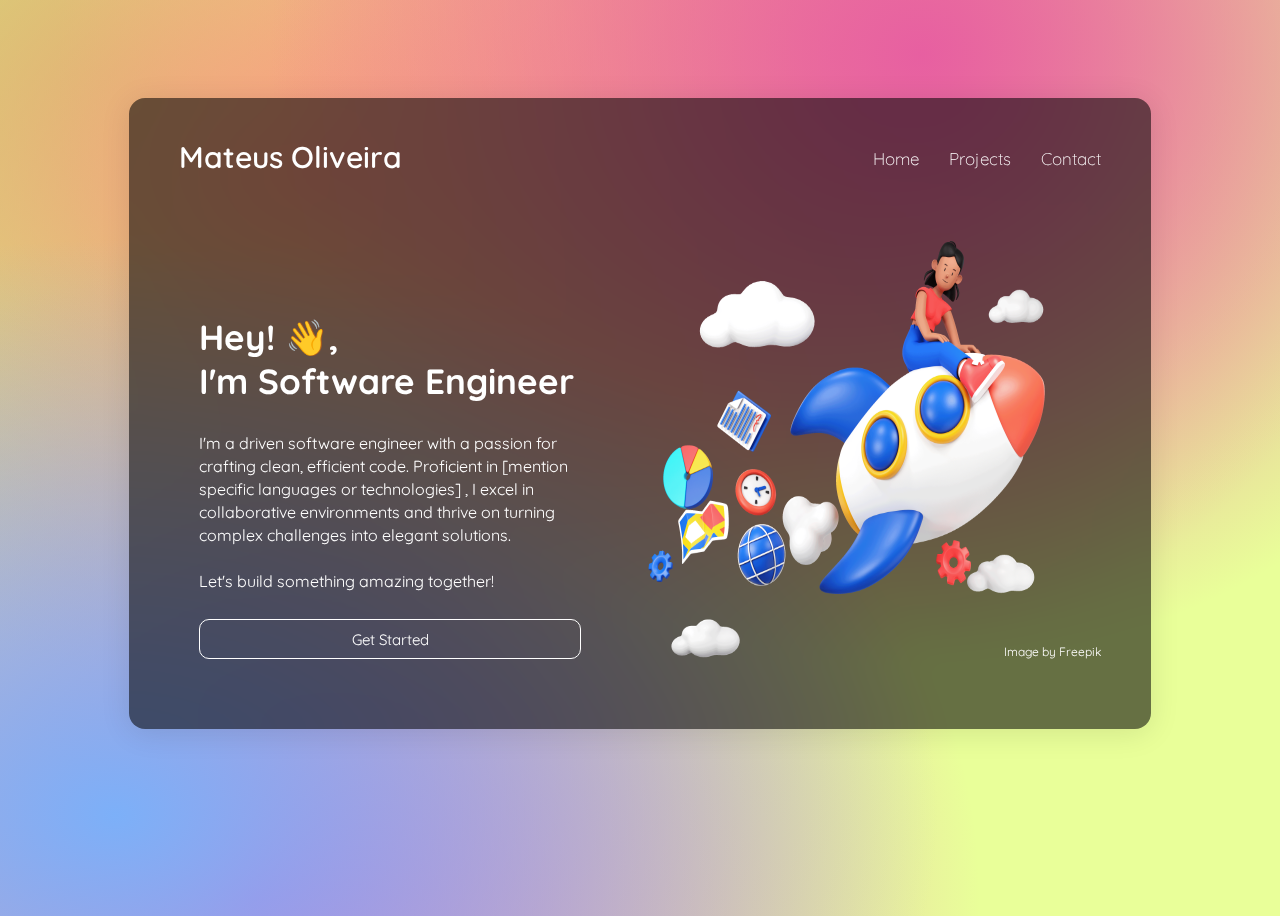
==== index.html @ d94973c1 "First commit" ====
<!DOCTYPE html>
<html lang="en">

<head>
    <meta charset="UTF-8">
    <meta name="viewport" content="width=device-width, initial-scale=1.0">
    <link rel="stylesheet" href="style.css">
    <title>Portfolio</title>
</head>

<body>

    <div class="container">
        <div class="glass-container">
            <nav class="navbar">
                <div class="logo"><a href="#">Mateus Oliveira</a></div>
                <ul class="nav-links">
                    <li class="nav-link"><a href="#">Home</a></li>
                    <li class="nav-link"><a href="projects.html">Projects</a></li>
                    <li class="nav-link"><a href="#">Contact</a></li>
                </ul>
            </nav>
            <div class="content">
                <div class="main">
                    <h2>Hey! 👋,<br>I'm Software Engineer</h2>
                    <p>
                        I'm a driven software engineer with a passion for crafting clean, efficient code.
                        Proficient in [mention specific languages or technologies] , I excel in collaborative environments and thrive on turning complex challenges into elegant solutions.
                        <br>
                        <br>
                        Let's build something amazing together!
                    </p>
                    <a href="projects.html">
                        <button>Get Started</button> 
                    </a>
                </div>
                <div class="image-wrapper">
                    <img src="./images/hero.png">
                    <div class="attrebute">
                        <a
                            href="https://www.freepik.com/free-psd/marketing-concept-with-woman-rocketship_33417710.htm#page=2&query=3d%20illustration&position=32&from_view=search&track=ais">Image
                            by Freepik</a>
                    </div>
                </div>
            </div>
        </div>
    </div>

</body>

</html>
---- style.css ----
@import url('https://fonts.googleapis.com/css2?family=Poppins:wght@700&family=Quicksand:wght@300;400;500;700&family=Raleway:wght@300;900&family=Ubuntu:wght@300&display=swap');

/* @import url('https://fonts.googleapis.com/css2?family=Quicksand:wght@300;400;500;600;700&display=swap'); */

*{
    font-family: 'Quicksand', sans-serif;
}

a{
    text-decoration: none;
    color: #fff;
}

body{
    color: #fff;
    background-color: #e9ff99;
    background-image:
        radial-gradient(at 9% 89%, hsla(215, 90%, 73%, 1) 0px, transparent 50%),
        radial-gradient(at 72% 6%, hsla(331, 74%, 64%, 1) 0px, transparent 50%),
        radial-gradient(at 24% 19%, hsla(14, 90%, 74%, 1) 0px, transparent 50%),
        radial-gradient(at 65% 6%, hsla(6, 79%, 76%, 1) 0px, transparent 50%),
        radial-gradient(at 20% 98%, hsla(316, 72%, 64%, 1) 0px, transparent 50%),
        radial-gradient(at 44% 9%, hsla(40, 96%, 77%, 1) 0px, transparent 50%),
        radial-gradient(at 10% 9%, hsla(76, 65%, 63%, 1) 0px, transparent 50%);
    min-height: 100vh;
}

.container{
    display: flex;
    justify-content: center;
}

.glass-container{
    display: block;
    max-width: 72vw;
    margin-top: 10vh;
    margin-bottom: 30px;
    background: rgba(0, 0, 0, 0.56);
    padding: 50px;
    border-radius: 16px;
    box-shadow: 0 4px 30px rgba(0, 0, 0, 0.1);
    backdrop-filter: blur(11.6px);
    -webkit-backdrop-filter: blur(11.6px);
}

.logo{
    display: inline-block;
    font-size: 30px;
    font-weight: 600;
    margin-top: -10px;
}

ul.nav-links{
    margin: 0;
    float: right;
    display: flex;
    list-style: none;
}

li.nav-link{
    display: inline-block;
    margin-left: 30px;
    font-size: 17px;
    font-weight: 300;
}

.content{
    display: flex;
    width: 100%;
}

.main{
    margin-top: 10vh;
    display: inline-block;
    padding: 20px;
}

.main h2{
    font-size: 35px;
}

.main p{
    font-size: 16px;
    line-height: 23px;
}

button{
    margin-top: 10px;
    width: 100%;
    height: 40px;
    font-size: 15px;
    color: #fff;
    background-color: transparent;
    border: 1px solid #fff;
    border-radius: 10px;
    cursor: pointer;
    transition: all 0.3s ease;
}

button:hover{
    border-color: #2668db;
    background-color: #2668db;
}

.image-wrapper{
    display: flex;
    margin-top: 5vh;
    position: relative;
}

.image-wrapper img{
    max-width: 500px;
}

.attrebute{
    position: absolute;
    bottom: 20px;
    right: 0;
    font-size: 12px;
}

.project-grid {
    display: grid;
    grid-template-columns: repeat(3, 1fr);
    gap: 20px;
    margin: 20px 0;
}

.project {
    background-color: #f8f8f8;
    padding: 20px;
    border-radius: 10px;
    text-align: center;
}
.project a{
    color: black;
}

.project img {
    max-width: 100%;
    border-radius: 5px;
}

@media screen and (max-width: 1075px) {
    .content{
        flex-direction: column;
    }
}

@media screen and (max-width: 720px) {
    .logo{
        font-size: 22px;
    }
    li.nav-link{
        font-size: 13px;
    }
    .main h2{
        font-size: 28px;
    }
    .main p{
        font-size: 15px;
    }
    button{
        font-size: 13px;
    }
    .image-wrapper img{
        max-width: 400px;
    }
}
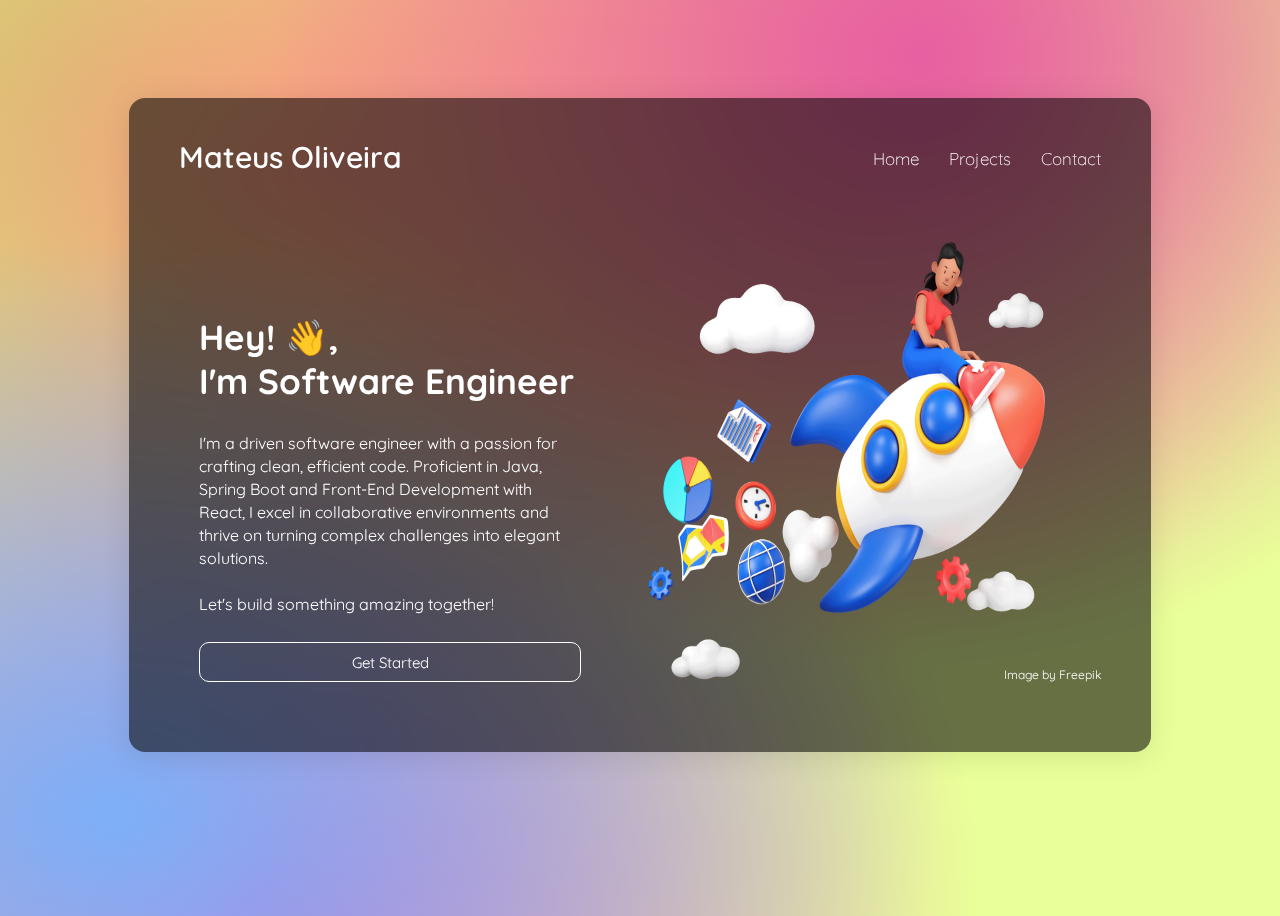
==== commit 4694543d: "changes" ====
--- a/index.html
+++ b/index.html
@@ -6,6 +6,8 @@
     <meta name="viewport" content="width=device-width, initial-scale=1.0">
     <link rel="stylesheet" href="style.css">
     <title>Portfolio</title>
+
+    
 </head>
 
 <body>
@@ -17,7 +19,7 @@
                 <ul class="nav-links">
                     <li class="nav-link"><a href="#">Home</a></li>
                     <li class="nav-link"><a href="projects.html">Projects</a></li>
-                    <li class="nav-link"><a href="#">Contact</a></li>
+                    <li class="nav-link"><a href="contact.html">Contact</a></li>
                 </ul>
             </nav>
             <div class="content">
@@ -25,7 +27,7 @@
                     <h2>Hey! 👋,<br>I'm Software Engineer</h2>
                     <p>
                         I'm a driven software engineer with a passion for crafting clean, efficient code.
-                        Proficient in [mention specific languages or technologies] , I excel in collaborative environments and thrive on turning complex challenges into elegant solutions.
+                        Proficient in Java, Spring Boot and Front-End Development with React, I excel in collaborative environments and thrive on turning complex challenges into elegant solutions.
                         <br>
                         <br>
                         Let's build something amazing together!
@@ -44,6 +46,7 @@
                 </div>
             </div>
         </div>
+        
     </div>
 
 </body>
--- a/style.css
+++ b/style.css
@@ -141,6 +141,11 @@
     border-radius: 5px;
 }
 
+.icon {
+    font-size: 80px;
+    margin-right: 10px;
+}
+
 @media screen and (max-width: 1075px) {
     .content{
         flex-direction: column;
